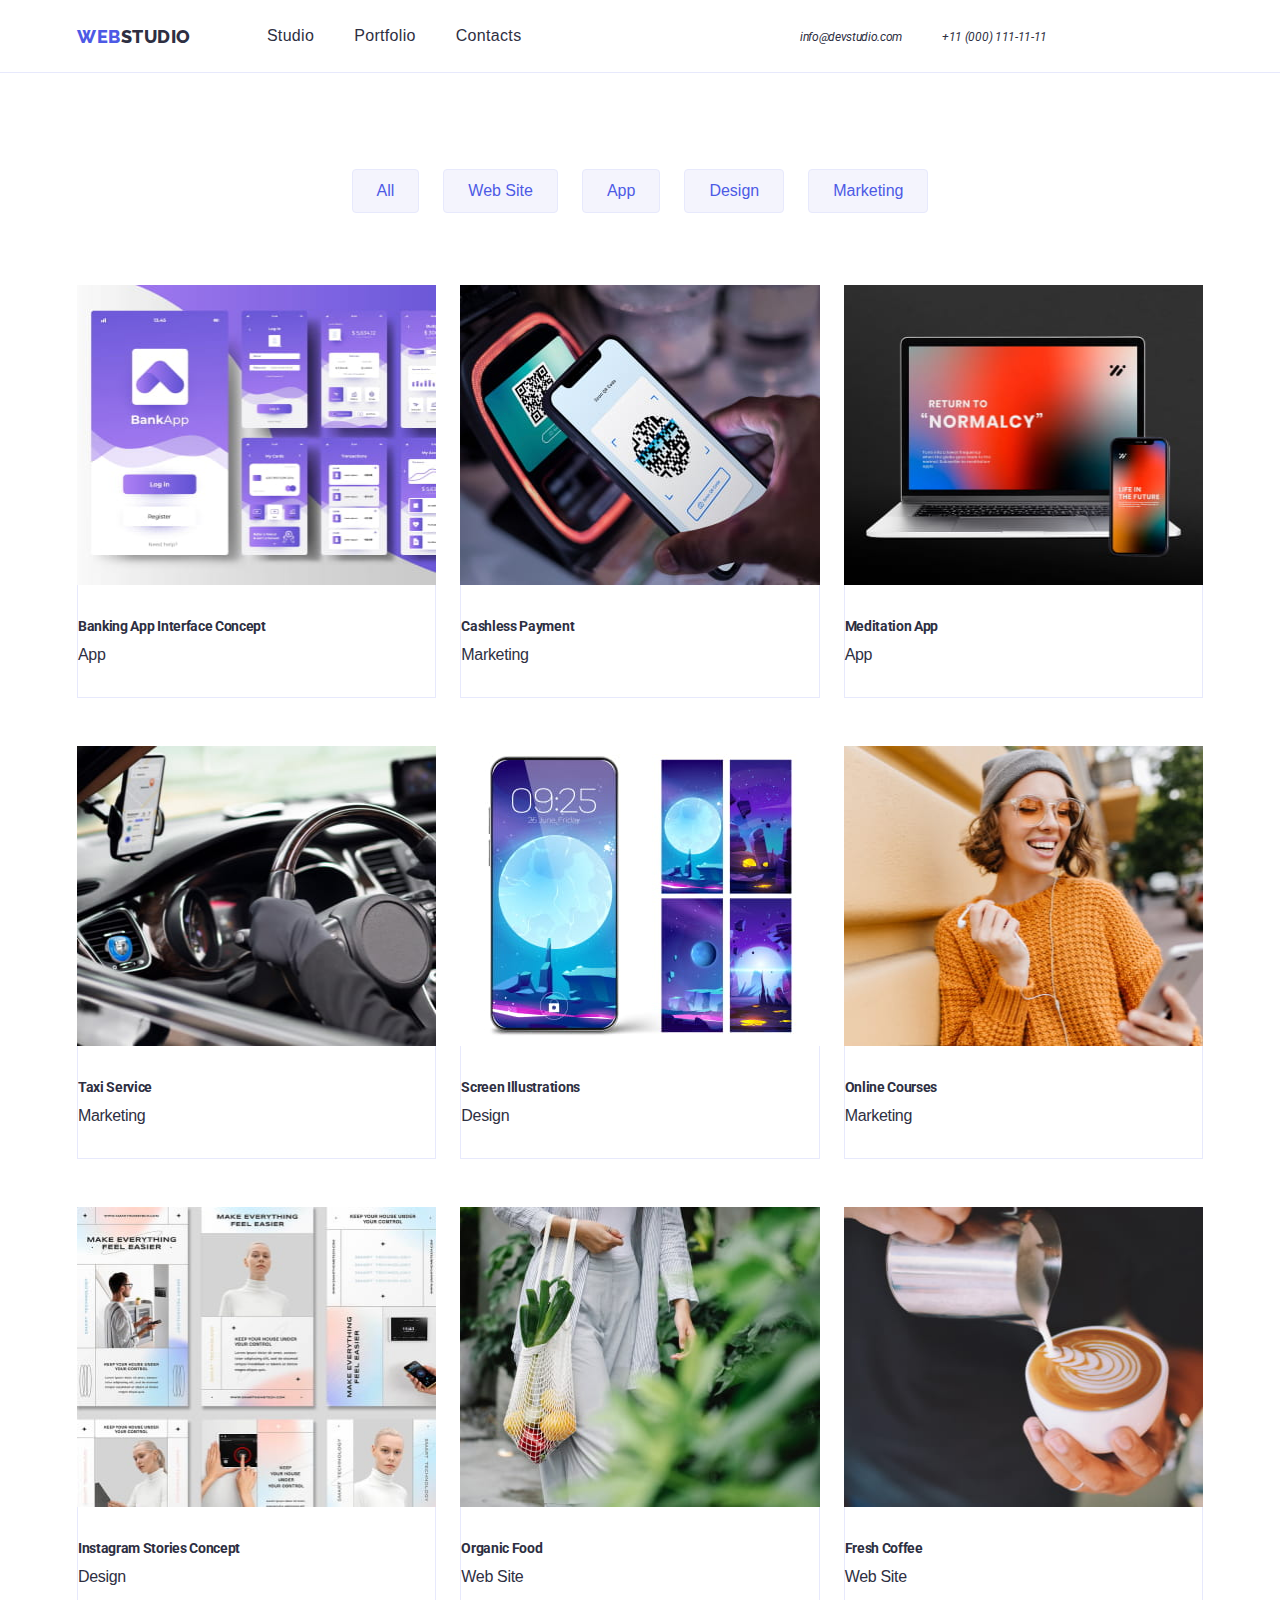
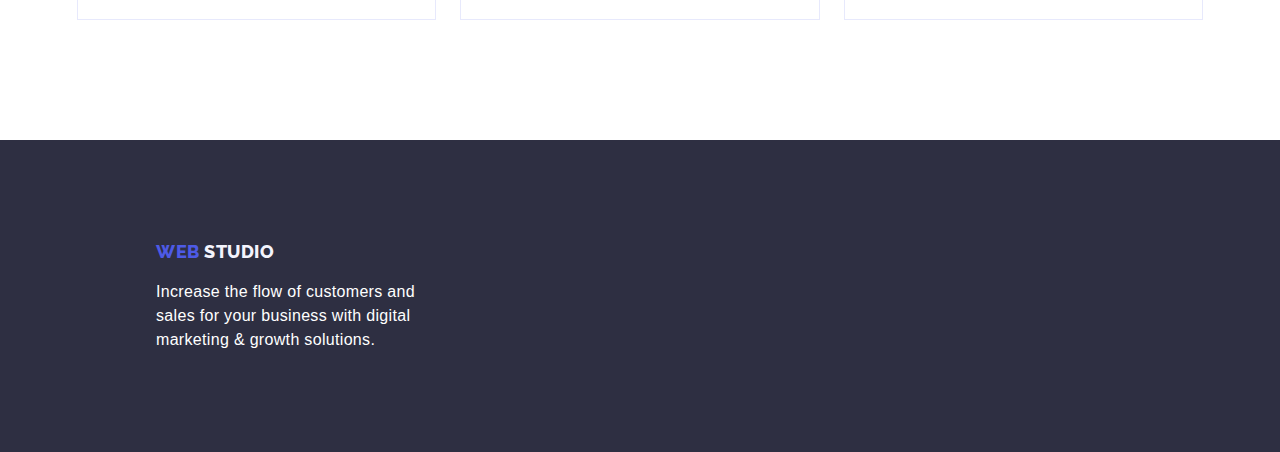
==== portfolio.html @ d56e4fc7 "Ready for check" ====
<!DOCTYPE html>
<html lang="en">
<head>
    <meta charset="UTF-8">
    <meta name="description" content="WEBSTUDIO">
    <title>WEBSTUDIO</title>
    <!-- Fonts -->
    <link rel="preconnect" href="https://fonts.googleapis.com">
    <link rel="preconnect" href="https://fonts.gstatic.com" crossorigin>
    <link href="https://fonts.googleapis.com/css2?family=Raleway:wght@800&family=Roboto:wght@400;500;700;900&display=swap" rel="stylesheet">
    <!-- Normalise -->
    <link
    rel="stylesheet"
    href="https://cdn.jsdelivr.net/npm/modern-normalize@2.0.0/modern-normalize.min.css"
    />
    <!-- Custom styles -->
    <link rel="stylesheet" href="./css/styles.css" />
</head>
<body>
    <header class="header">
        <div class="container">
            <nav class="navigation">
                <a class="logo" href="./index.html"><span class="logospan">WEB</span>STUDIO
                </a>
                <ul class="header-menu-list">
                    <li>
                        <a class="link" href="./index.html">Studio</a>
                    </li>
                    <li>
                        <a class="link" href="./portfolio.html">Portfolio</a>
                    </li>
                    <li>
                        <a class="link" href="contacts">Contacts</a>
                    </li>
                </ul>
            </nav>
            <address class="navigation-adress">
                <ul class="header-menu-adress">
                    <li><a class="link" href="mailto:info@devstudio.com">info@devstudio.com</a></li>
                    <li><a class="link" href="tel:+110001111111">+11 (000) 111-11-11</a></li>
                </ul>
            </address>
        </div>
    </header>
    <main>
        <section class="products">
            <div class="container">
                <h1 class="visually-hidden">Our Portfolio</h1>

                <ul class="portfolio-buttons">
                    <li>
                        <button class="button-norm" type="button">All</button>
                    </li>
                    <li>
                        <button class="button-norm" type="button">Web Site</button>
                    </li>
                    <li>
                        <button class="button-norm" type="button">App</button>
                    </li>
                    <li>
                        <button type="button" class="button-norm">Design</button>
                    </li>
                    <li>
                        <button type="button" class="button-norm">Marketing</button>
                    </li>
                </ul>
                <h2 class="visually-hidden">Our products</h2>
                <ul class="card-set">
                    <li class="card-set-item">
                    <a>
                        <img
                        src="./images/portfolio/img1.jpg" alt="Banking App Interface Concept picture" width="360" height="300"
                               />
                        <h3 class="header-list">Banking App Interface Concept</h3>
                        <p>App</p>
                      </a>        
                    </li>

                    <li class="card-set-item">
                        <a>
                            <img src="./images/portfolio/img2.jpg" alt="Cashless Payment picture" width="360" height="300">
                            <h3 class="header-list">Cashless Payment</h3>
                            <p>Marketing</p>
                        </a>
                    </li>

                    <li class="card-set-item">
                        <a>
                            <img src="./images/portfolio/img3.jpg" alt="Meditation App picture" width="360" height="300">
                            <h3 class="header-list">Meditation App</h3>
                            <p>App</p>
                        </a>
                    </li>
            
                    <li class="card-set-item">
                        <a>
                            <img src="./images/portfolio/img4.jpg" alt="Taxi Service picture" width="360" height="300">
                            <h3 class="header-list">Taxi Service</h3>
                            <p>Marketing</p>
                        </a>
                    </li>

                    <li class="card-set-item">
                        <a>
                            <img src="./images/portfolio/img5.jpg" alt="Screen Illustrations picture" width="360" height="300">
                            <h3 class="header-list">Screen Illustrations</h3>
                            <p>Design</p>
                        </a>
                    </li>

                    <li class="card-set-item">
                        <a>
                            <img src="./images/portfolio/img6.jpg" alt="Online Courses picture" width="360" height="300">
                            <h3 class="header-list">Online Courses</h3>
                             <p>Marketing</p>
                        </a>
                    </li>
        
                    <li class="card-set-item">
                        <a>
                            <img src="./images/portfolio/img7.jpg" alt="Instagram Stories Concept picture" width="360" height="300">
                            <h3 class="header-list">Instagram Stories Concept</h3>
                            <p>Design</p>
                        </a>
                    </li>

                    <li class="card-set-item">
                        <a>
                            <img src="./images/portfolio/img8.jpg" alt="Organic Food picture" width="360" height="300">
                            <h3 class="header-list">Organic Food</h3>
                         <p>Web Site</p>
                        </a>
                    </li>

                    <li class="card-set-item">
                        <a>
                            <img src="./images/portfolio/img9.jpg" alt="Fresh Coffee picture" width="360" height="300">
                            <h3 class="header-list">Fresh Coffee</h3>
                            <p>Web Site</p>
                        </a>
                    </li>
                </ul>
            </div>
        </section>
    </main>
    <footer class="footer">
        <a class="logo" href="./index.html"><span class="logospan">WEB</span><span class="logospanbottom"> STUDIO</span></a>
        <p>Increase the flow of customers and sales for your business with digital marketing & growth solutions.</p>
    </footer>   
</body>
</html>
---- css/styles.css ----
@font-face {
  font-family: 'Roboto';
  font-style: normal;
  font-weight: 400;
  font-display: swap;
  src: url('../fonts/Roboto-Regular.ttf') format('truetype');
}

:root {
  --font-family: "Roboto", sans-serif;
  --second-family: "Raleway", sans-serif;
  --ocean: #404bbf;
  --navy-blue: #2e2f42;
  --green: #31d0aa;
  --slate: #434455;
  --light-slate: #8e8f99;
  --cornflower: #e7e9fc;
  --cloud: #f4f4fd;
  --navy-blue-modal: rgba(46, 47, 66, 0.4);
  --grey: rgba(46, 47, 66, 0.7);
  --white: #fff;
  --dairy: #fcfcfc;
  --iris: #4d5ae5;
  --indent-col: 24px;
  --indent-row: 48px;
  --items: 3;

}

/* Base styles */
body {
  font-family: var(--font-family), sans-serif;
  font-size: 16px;
  line-height: 1.29;
  letter-spacing: -0.02em;
  color: var(--navy-blue);
  font-weight: 400;
}

h1,
h2,
h3,
h4,
h5,
h6,
p {
  margin: 0;
}

img {
  display: block;
}

ul,
ol {
  list-style-type: none;
  margin: 0;
  padding: 0;
}

a {
  font-size: 12px;
  color: currentColor;
  line-height: 1.333;
  letter-spacing: 4%;
  text-decoration: none;
}

p {
  text-align: left;
  font-size: 16px;
}

.features,
.what-are-we,
.team {
  padding-bottom: 120px;
}

button {
  padding: 0;
}

.container {
  width: 1158px;
  padding: 0 16px;
  margin: 0 auto; 
}

.visually-hidden {
  position: absolute;
  width: 1px;
  height: 1px;
  margin: -1px;
  border: 0;
  padding: 0;
  white-space: nowrap;
  clip-path: inset(100%);
  clip: rect(0 0 0 0);
  overflow: hidden;
}

.header .container{
  display: flex;
}
.header-menu-list {
  display: flex; 
  justify-content: space-between;
  gap: 40px;
  align-items: center;
}
.header-menu-adress {
  display: flex; 
  gap: 40px;
}
.navigation {
  display: flex; 
  flex-grow: 1; 
}

.navigation .link {
  font-size: 16px;
  line-height: 1.5;
  letter-spacing: 0.02em;
  color: var(--navy-blue);
  text-decoration: none;
  font-style: normal;
}

.navigation .link:active {
  color: var(--ocean);
  text-decoration: underline;
}

.navigation .link:hover {
  color: var(--ocean);
}
.navigation-adress{
  padding-right: 156px;
}
.header-title {
  font-weight: 700;
  font-size: 56px;
  padding-top: 188px;
  padding-bottom: 48px;
  max-width: 496px;
  margin: auto;
}
.header{
  border-bottom: 1px solid var(--CORNFLOWER, #E7E9FC);
}


.header-list-title {
  font-size: 20px; 
  margin-bottom: 8px;
}

.header .container{
  display : flex;
  align-items: center;
}
.hero {
  background-color: var(--navy-blue);
  font-weight: 700;
  font-size: 56px;
  line-height: 1.07143;
  letter-spacing: 0.02em;
  text-align: center;
  color: var(--white);
}

.hero-button {
  background: var(--iris);
  box-shadow: 0 4px 4px 0 rgba(0, 0, 0, 0.15);
  color: var(--white);
  border-radius: 4px;
  color: var(--WHITE, #FFF);
 /* Button Text */
 font-family: Roboto;
 font-size: 16px;
 font-style: normal;
 font-weight: 500;
 line-height: 150%;
 letter-spacing: 0.64px;
 padding: 16px 32px;
 margin-bottom: 188px;
}

.hero-button:hover {
  background: var(--ocean);
  color: var(--navy-blue); 
}
/* Features*/
.features .container {
  display: flex;
}
.features {
  padding-top: 120px;
}
.features-list {
  display: flex;
  gap: 24px;
  max-width: calc(264px * 4 + 24px * 3); 
}
.features-item {
  max-width: 264px;  
}
/* What are we doing*/
.what-are-we .header-section{
  max-width: 360px;
}
.what-are-list{
  display:flex;
  gap: 24px;
  max-width: 360px;
}
/* TEAM*/
.team .header-section{
padding-top: 120px; 
max-width: 162px;
}
.team-list{
  display:flex;
  gap:24px;
  align-items: center;
  text-align: center;  
}
.team-list .header-list{
  background-color: var(--white);
}
.team-list .header-list .header-list-title{
padding-top: 32px;
}
.team-list .header-list p{
  text-align: center;
  padding-bottom: 32px;
}

.button-norm {
  font-family: inherit;
  font-size: 16px;
  color: var(--iris);
  cursor: pointer;
  letter-spacing: 4%;
  background: var(--cloud);
  padding: 12px 24px;
  border-radius: 4px;
  border: 1px solid var(--CORNFLOWER, #E7E9FC);
  background: var(--CLOUD, #F4F4FD);
}

.button-norm:hover,
.button-norm:focus {
  background: var(--ocean);
  color: var(--navy-blue); 
}

.team {
  background: var(--cloud);
}

.products .container{
 padding-top: 96px;
 padding-bottom: 120px;
}
.portfolio-buttons{
  display: flex;
  gap: 24px;
  margin: 0 auto;
  padding-bottom: 72px;
  justify-content: center;
 
}
.card-set{
  display:flex;
  flex-wrap: wrap;
  row-gap: var(--indent-row);
  column-gap: var(--indent-col);
}
.card-set-item{
flex-grow: 1;
max-width: calc((100% - var(--indent-col) * 2) / 3);

background: var(--WHITE, #FFF);
overflow: hidden; 
}
.card-set-item .header-list{
  padding-top: 32px;
  border-right: 1px solid var(--CORNFLOWER, #E7E9FC);
  border-left: 1px solid var(--CORNFLOWER, #E7E9FC);
}
.card-set-item p{
 padding-top: 8px;
 padding-bottom: 32px; 
 border: 1px solid var(--CORNFLOWER, #E7E9FC);
 border-top: 0; 
}
.card-set-item img {
    width: 100%; 
    box-sizing: border-box; /* Зображення враховує бордер та падінг */
}

.footer {
  background-color: var(--navy-blue);
  color: var(--white);
  font-size: 16px;
  line-height: 1.5;
  letter-spacing: 0.02em;
}

.logo {
  margin-right: 76px;
  padding: 25.5px 0;
  font-family: var(--second-family), sans-serif;
  font-weight: 800;
  font-size: 18px;
  line-height: 1.16667;
  letter-spacing: 0.03em;
  text-transform: uppercase;
  color: var(--navy-blue);
}

.logospan {
  color: var(--iris);
}

.logospanbottom {
  color: var(--cloud);
}
.footer{
padding-top: 100px; 
padding-left: 156px;
}
.footer p{
  max-width: 264px;
  padding-top: 16px;
  padding-bottom: 100px;
}
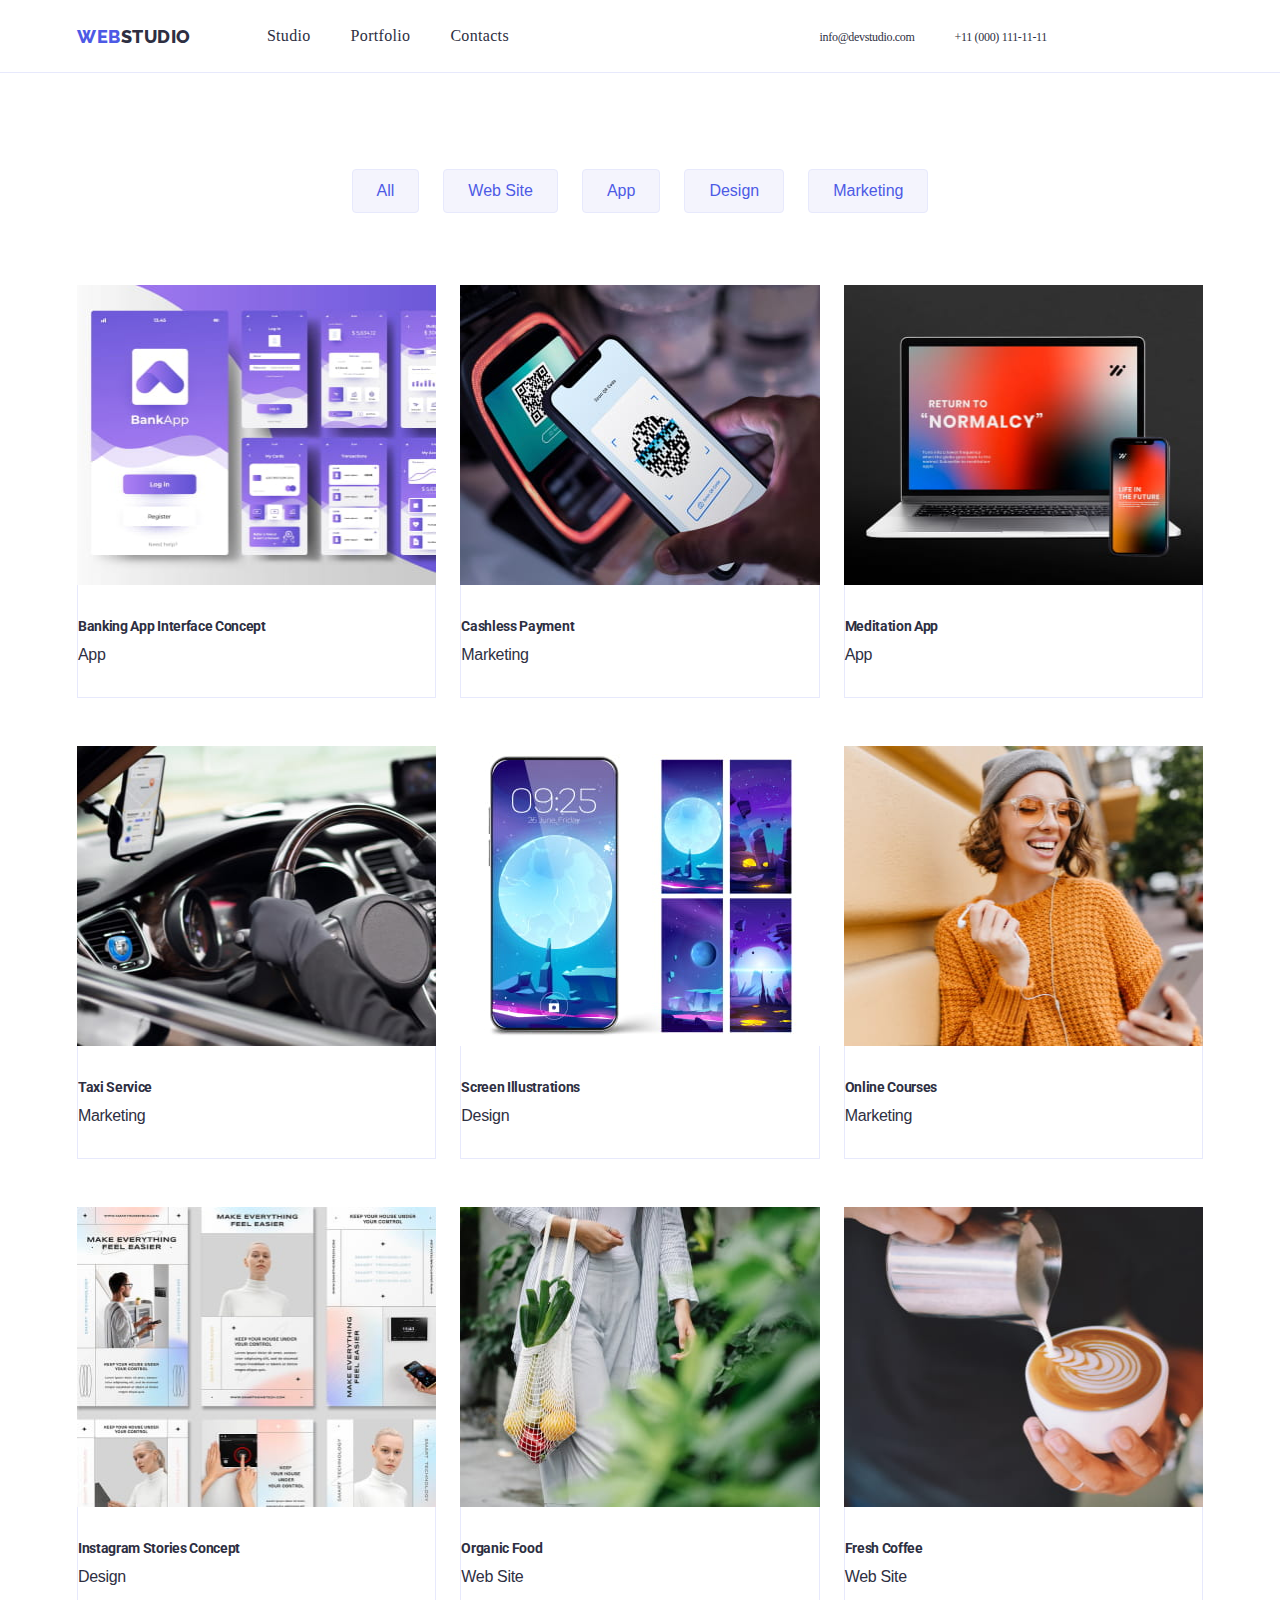
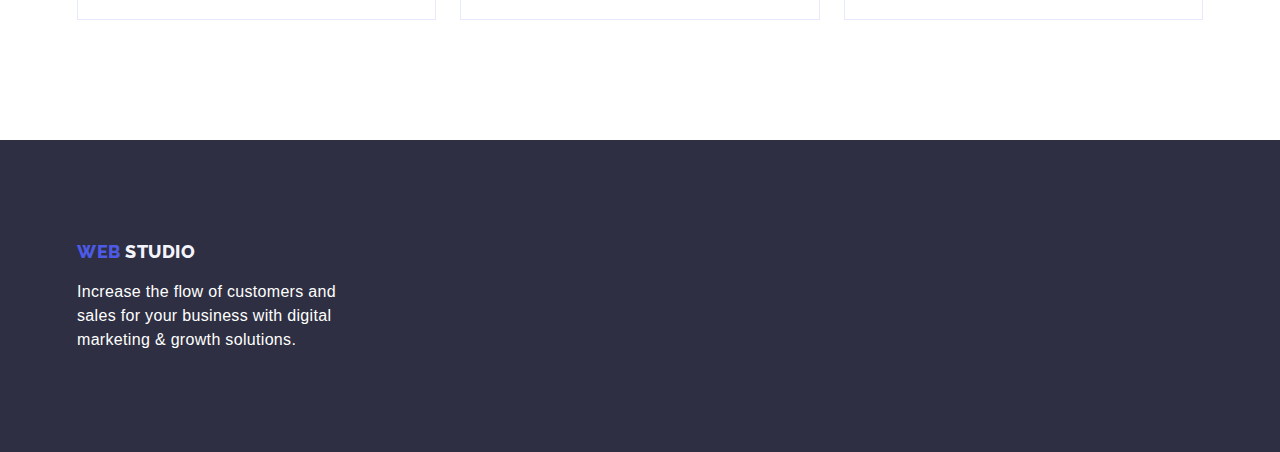
==== commit 6966b728: "fixed footer on portfolio page" ====
--- a/portfolio.html
+++ b/portfolio.html
@@ -144,8 +144,10 @@
         </section>
     </main>
     <footer class="footer">
-        <a class="logo" href="./index.html"><span class="logospan">WEB</span><span class="logospanbottom"> STUDIO</span></a>
-        <p>Increase the flow of customers and sales for your business with digital marketing & growth solutions.</p>
+        <div class="container">
+             <a class="logo" href="./index.html"><span class="logospan">WEB</span><span class="logospanbottom"> STUDIO</span></a>
+             <p>Increase the flow of customers and sales for your business with digital marketing & growth solutions.</p>
+        </div>
     </footer>   
 </body>
 </html>--- a/css/styles.css
+++ b/css/styles.css
@@ -119,6 +119,7 @@
 }
 
 .navigation .link {
+  font-family: Roboto;
   font-size: 16px;
   line-height: 1.5;
   letter-spacing: 0.02em;
@@ -137,6 +138,8 @@
 }
 .navigation-adress{
   padding-right: 156px;
+  font-family: Roboto;
+  font-style: normal;
 }
 .header-title {
   font-weight: 700;
@@ -149,7 +152,6 @@
 .header{
   border-bottom: 1px solid var(--CORNFLOWER, #E7E9FC);
 }
-
 
 .header-list-title {
   font-size: 20px; 
@@ -209,6 +211,8 @@
 /* What are we doing*/
 .what-are-we .header-section{
   max-width: 360px;
+  margin:0 auto 72px;
+  text-align: center;
 }
 .what-are-list{
   display:flex;
@@ -219,15 +223,23 @@
 .team .header-section{
 padding-top: 120px; 
 max-width: 162px;
+margin:0 auto 72px;
+text-align: center;
 }
 .team-list{
   display:flex;
   gap:24px;
   align-items: center;
   text-align: center;  
+
 }
 .team-list .header-list{
   background-color: var(--white);
+  border-radius: 0px 0px 4px 4px;
+  box-shadow: 0px 1px 6px 0px rgba(46, 47, 66, 0.08), 0px 1px 1px 0px rgba(46, 47, 66, 0.16), 0px 2px 1px 0px rgba(46, 47, 66, 0.08);
+
+
+
 }
 .team-list .header-list .header-list-title{
 padding-top: 32px;
@@ -307,7 +319,9 @@
   font-size: 16px;
   line-height: 1.5;
   letter-spacing: 0.02em;
-}
+  padding-top: 100px; 
+} 
+
 
 .logo {
   margin-right: 76px;
@@ -328,10 +342,7 @@
 .logospanbottom {
   color: var(--cloud);
 }
-.footer{
-padding-top: 100px; 
-padding-left: 156px;
-}
+
 .footer p{
   max-width: 264px;
   padding-top: 16px;
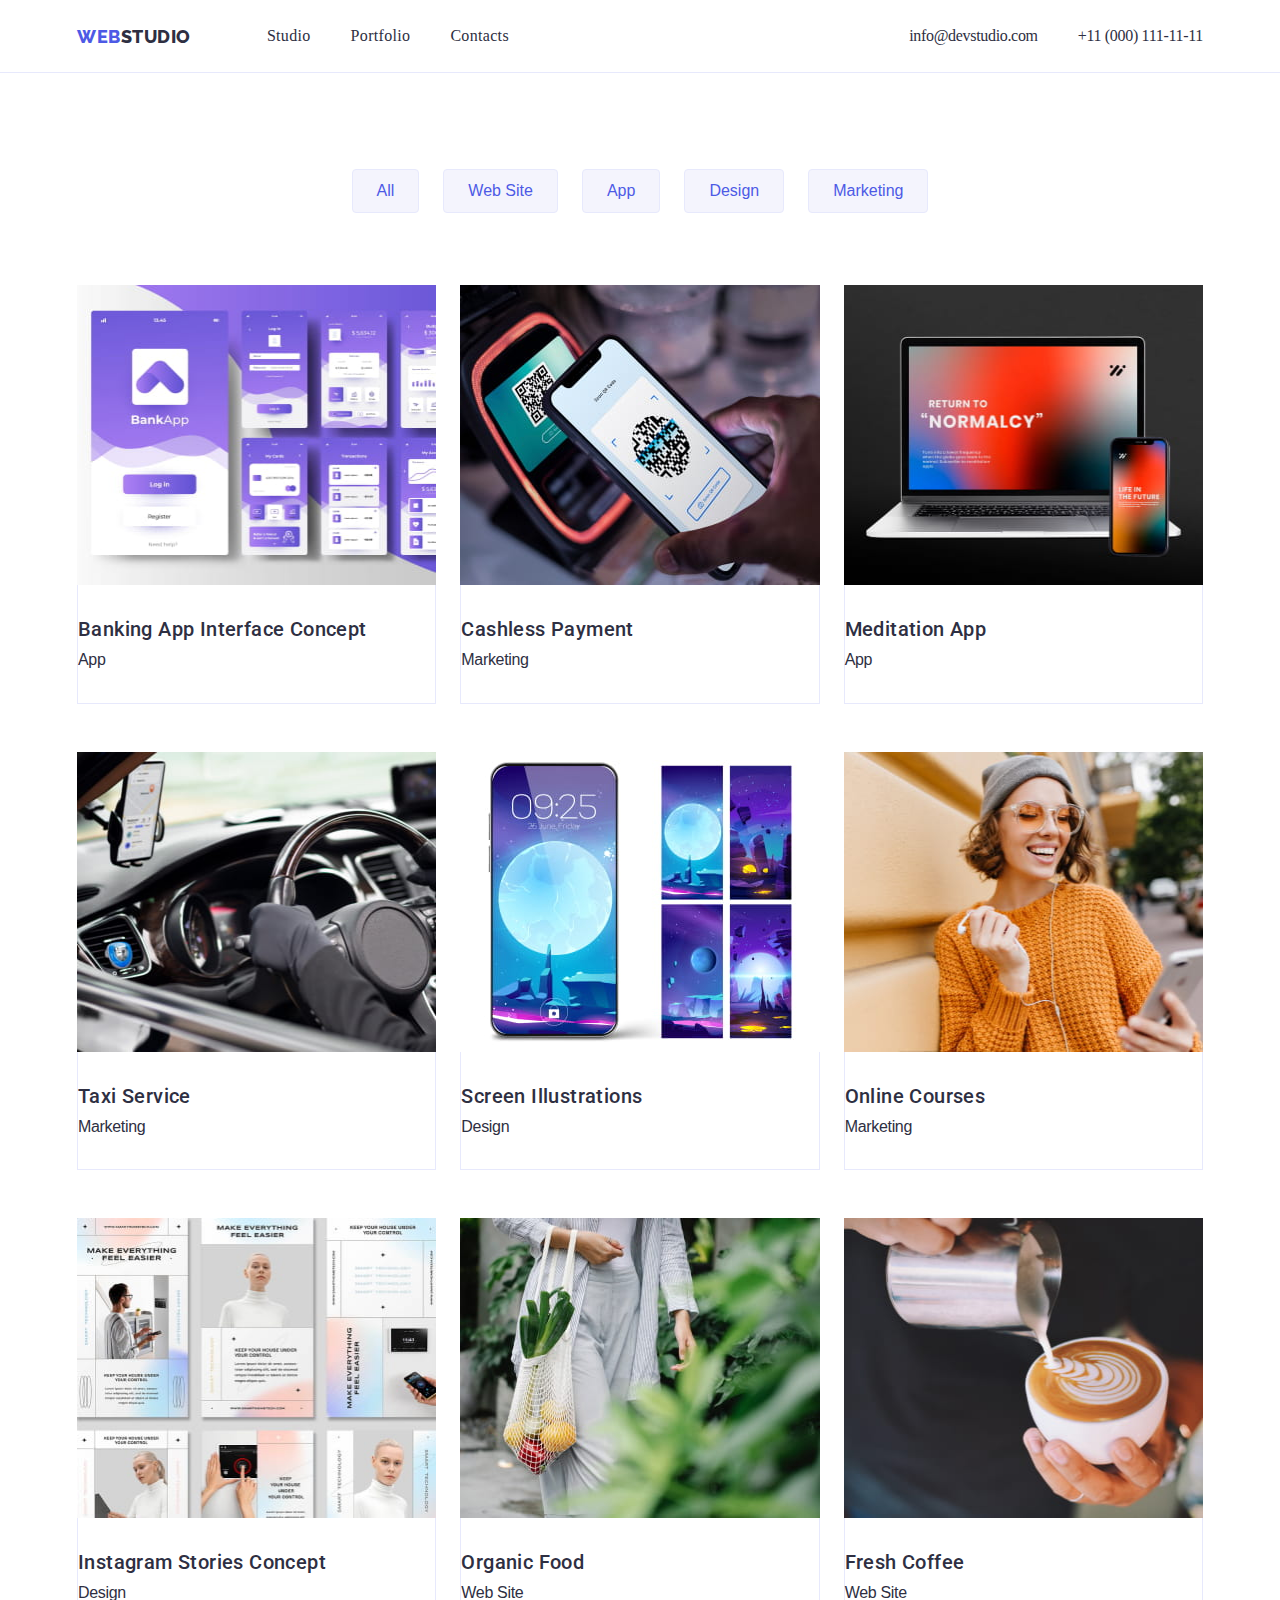
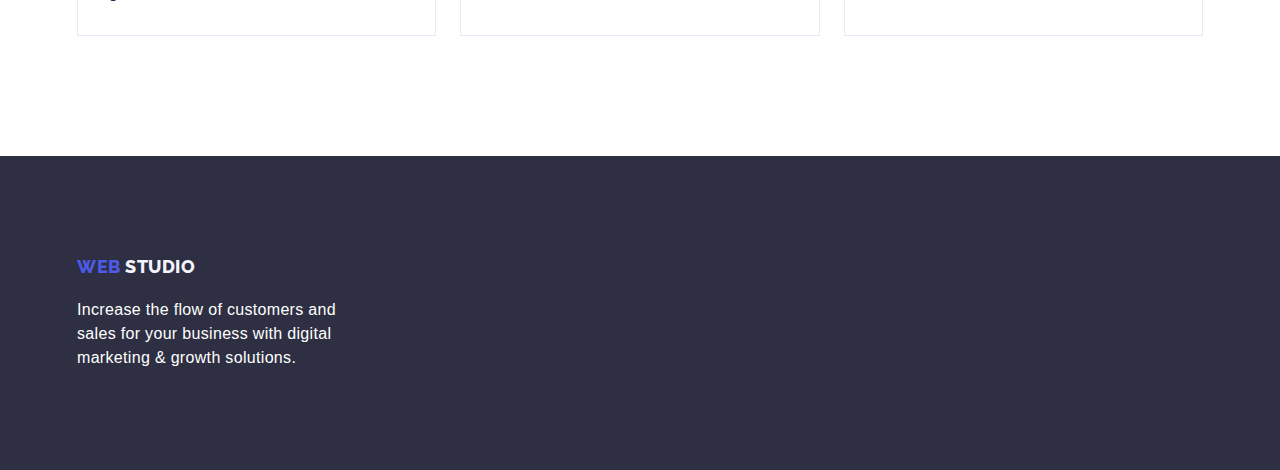
==== commit 9c42462a: "corrected comments" ====
--- a/portfolio.html
+++ b/portfolio.html
@@ -67,76 +67,93 @@
                 <h2 class="visually-hidden">Our products</h2>
                 <ul class="card-set">
                     <li class="card-set-item">
-                    <a>
-                        <img
-                        src="./images/portfolio/img1.jpg" alt="Banking App Interface Concept picture" width="360" height="300"
+                        <a>
+                        <img src="./images/portfolio/img1.jpg" alt="Banking App Interface Concept picture" width="360" height="300"
                                />
-                        <h3 class="header-list">Banking App Interface Concept</h3>
-                        <p>App</p>
+                        <div class="card-set-desc"> 
+                            <h2 class="header-list">Banking App Interface Concept</h2>
+                            <p>App</p>
+                        </div>
                       </a>        
                     </li>
 
                     <li class="card-set-item">
                         <a>
                             <img src="./images/portfolio/img2.jpg" alt="Cashless Payment picture" width="360" height="300">
-                            <h3 class="header-list">Cashless Payment</h3>
-                            <p>Marketing</p>
+                            <div class="card-set-desc"> 
+                                <h2 class="header-list">Cashless Payment</h2>
+                                <p>Marketing</p>
+                            </div>    
                         </a>
                     </li>
 
                     <li class="card-set-item">
                         <a>
                             <img src="./images/portfolio/img3.jpg" alt="Meditation App picture" width="360" height="300">
-                            <h3 class="header-list">Meditation App</h3>
-                            <p>App</p>
+                            <div class="card-set-desc"> 
+                                <h2 class="header-list">Meditation App</h2>
+                                <p>App</p>
+                            </div>
                         </a>
                     </li>
             
                     <li class="card-set-item">
                         <a>
                             <img src="./images/portfolio/img4.jpg" alt="Taxi Service picture" width="360" height="300">
-                            <h3 class="header-list">Taxi Service</h3>
-                            <p>Marketing</p>
+                            <div class="card-set-desc"> 
+                                <h2 class="header-list">Taxi Service</h2>
+                                <p>Marketing</p>
+                            </div>
                         </a>
                     </li>
 
                     <li class="card-set-item">
                         <a>
                             <img src="./images/portfolio/img5.jpg" alt="Screen Illustrations picture" width="360" height="300">
-                            <h3 class="header-list">Screen Illustrations</h3>
-                            <p>Design</p>
+                            <div class="card-set-desc"> 
+                                <h2 class="header-list">Screen Illustrations</h2>
+                                <p>Design</p>
+                            </div>
                         </a>
                     </li>
 
                     <li class="card-set-item">
                         <a>
                             <img src="./images/portfolio/img6.jpg" alt="Online Courses picture" width="360" height="300">
-                            <h3 class="header-list">Online Courses</h3>
-                             <p>Marketing</p>
-                        </a>
+                            <div class="card-set-desc"> 
+                                <h2 class="header-list">Online Courses</h2>
+                                <p>Marketing</p>
+                            </div>
+                            </a>
                     </li>
         
                     <li class="card-set-item">
                         <a>
                             <img src="./images/portfolio/img7.jpg" alt="Instagram Stories Concept picture" width="360" height="300">
-                            <h3 class="header-list">Instagram Stories Concept</h3>
-                            <p>Design</p>
+                            <div class="card-set-desc"> 
+                                <h2 class="header-list">Instagram Stories Concept</h2>
+                                <p>Design</p>
+                            </div>
                         </a>
                     </li>
 
                     <li class="card-set-item">
                         <a>
                             <img src="./images/portfolio/img8.jpg" alt="Organic Food picture" width="360" height="300">
-                            <h3 class="header-list">Organic Food</h3>
-                         <p>Web Site</p>
+                            <div class="card-set-desc"> 
+                                <h2 class="header-list">Organic Food</h2>
+                                <p>Web Site</p>
+                            </div>
                         </a>
                     </li>
 
                     <li class="card-set-item">
                         <a>
                             <img src="./images/portfolio/img9.jpg" alt="Fresh Coffee picture" width="360" height="300">
-                            <h3 class="header-list">Fresh Coffee</h3>
-                            <p>Web Site</p>
+                            <div class="card-set-desc"> 
+                                <h2 class="header-list">Fresh Coffee</h2>
+                                <p>Web Site</p>
+                            </div>
                         </a>
                     </li>
                 </ul>
--- a/css/styles.css
+++ b/css/styles.css
@@ -24,7 +24,6 @@
   --indent-col: 24px;
   --indent-row: 48px;
   --items: 3;
-
 }
 
 /* Base styles */
@@ -70,13 +69,29 @@
   text-align: left;
   font-size: 16px;
 }
+h2{
+  color: var(--NAVY-BLUE);
+text-align: center;
+font-family: Roboto;
+font-size: 36px;
+font-style: normal;
+font-weight: 700;
+line-height: 40px; /* 111.111% */
+letter-spacing: 0.72px;
+text-transform: capitalize;
+}
+
 
 .features,
 .what-are-we,
 .team {
   padding-bottom: 120px;
-}
-
+  padding-top:120px;
+}
+
+.hero{
+  padding: 188px 0;
+}
 button {
   padding: 0;
 }
@@ -104,6 +119,8 @@
   display: flex;
 }
 .header-menu-list {
+  padding-top: 24px;
+  padding-bottom: 24px;
   display: flex; 
   justify-content: space-between;
   gap: 40px;
@@ -116,6 +133,7 @@
 .navigation {
   display: flex; 
   flex-grow: 1; 
+  align-items: center;
 }
 
 .navigation .link {
@@ -126,6 +144,7 @@
   color: var(--navy-blue);
   text-decoration: none;
   font-style: normal;
+  
 }
 
 .navigation .link:active {
@@ -137,14 +156,20 @@
   color: var(--ocean);
 }
 .navigation-adress{
-  padding-right: 156px;
+  
   font-family: Roboto;
   font-style: normal;
+  font-size: 16px;
+}
+.header-menu-adress .link{
+  font-family: Roboto;
+  font-style: normal;
+  font-size: 16px;
 }
 .header-title {
   font-weight: 700;
   font-size: 56px;
-  padding-top: 188px;
+  
   padding-bottom: 48px;
   max-width: 496px;
   margin: auto;
@@ -176,6 +201,8 @@
   background: var(--iris);
   box-shadow: 0 4px 4px 0 rgba(0, 0, 0, 0.15);
   color: var(--white);
+  cursor: pointer;
+  border:none;
   border-radius: 4px;
   color: var(--WHITE, #FFF);
  /* Button Text */
@@ -186,19 +213,15 @@
  line-height: 150%;
  letter-spacing: 0.64px;
  padding: 16px 32px;
- margin-bottom: 188px;
-}
-
-.hero-button:hover {
-  background: var(--ocean);
-  color: var(--navy-blue); 
-}
+}
+
+
 /* Features*/
 .features .container {
   display: flex;
 }
 .features {
-  padding-top: 120px;
+  padding-bottom: 0;
 }
 .features-list {
   display: flex;
@@ -209,10 +232,14 @@
   max-width: 264px;  
 }
 /* What are we doing*/
+.what-are-we {
+  display: flex;
+  justify-content: center; 
+}
+
 .what-are-we .header-section{
   max-width: 360px;
-  margin:0 auto 72px;
-  text-align: center;
+  margin: 0 auto  72px;
 }
 .what-are-list{
   display:flex;
@@ -221,8 +248,7 @@
 }
 /* TEAM*/
 .team .header-section{
-padding-top: 120px; 
-max-width: 162px;
+max-width: 360px;
 margin:0 auto 72px;
 text-align: center;
 }
@@ -231,22 +257,19 @@
   gap:24px;
   align-items: center;
   text-align: center;  
-
+}
+.team-member-desc{
+  padding-top: 32px;
+  padding-bottom: 32px;
 }
 .team-list .header-list{
   background-color: var(--white);
   border-radius: 0px 0px 4px 4px;
   box-shadow: 0px 1px 6px 0px rgba(46, 47, 66, 0.08), 0px 1px 1px 0px rgba(46, 47, 66, 0.16), 0px 2px 1px 0px rgba(46, 47, 66, 0.08);
-
-
-
-}
-.team-list .header-list .header-list-title{
-padding-top: 32px;
-}
+}
+
 .team-list .header-list p{
   text-align: center;
-  padding-bottom: 32px;
 }
 
 .button-norm {
@@ -272,7 +295,7 @@
   background: var(--cloud);
 }
 
-.products .container{
+.products {
  padding-top: 96px;
  padding-bottom: 120px;
 }
@@ -280,9 +303,19 @@
   display: flex;
   gap: 24px;
   margin: 0 auto;
-  padding-bottom: 72px;
+  margin-bottom: 72px;
   justify-content: center;
- 
+}
+.card-set .header-list{
+  text-align: start;
+  color: var(--NAVY-BLUE);
+  /* Header 3 */
+  font-family: Roboto;
+  font-size: 20px;
+  font-style: normal;
+  font-weight: 500;
+  line-height: 24px; /* 120% */
+  letter-spacing: 0.4px;
 }
 .card-set{
   display:flex;
@@ -297,22 +330,22 @@
 background: var(--WHITE, #FFF);
 overflow: hidden; 
 }
-.card-set-item .header-list{
-  padding-top: 32px;
+.card-set-item .card-set-desc{
   border-right: 1px solid var(--CORNFLOWER, #E7E9FC);
   border-left: 1px solid var(--CORNFLOWER, #E7E9FC);
+  border-bottom: 1px solid var(--CORNFLOWER, #E7E9FC);
 }
 .card-set-item p{
- padding-top: 8px;
- padding-bottom: 32px; 
- border: 1px solid var(--CORNFLOWER, #E7E9FC);
- border-top: 0; 
+ padding-top: 8px; 
 }
 .card-set-item img {
     width: 100%; 
     box-sizing: border-box; /* Зображення враховує бордер та падінг */
 }
-
+.card-set-desc{
+  padding-top: 32px;
+  padding-bottom: 32px;
+}
 .footer {
   background-color: var(--navy-blue);
   color: var(--white);
@@ -325,7 +358,7 @@
 
 .logo {
   margin-right: 76px;
-  padding: 25.5px 0;
+  
   font-family: var(--second-family), sans-serif;
   font-weight: 800;
   font-size: 18px;
@@ -345,6 +378,6 @@
 
 .footer p{
   max-width: 264px;
-  padding-top: 16px;
+  margin-top: 17.5px;
   padding-bottom: 100px;
 }